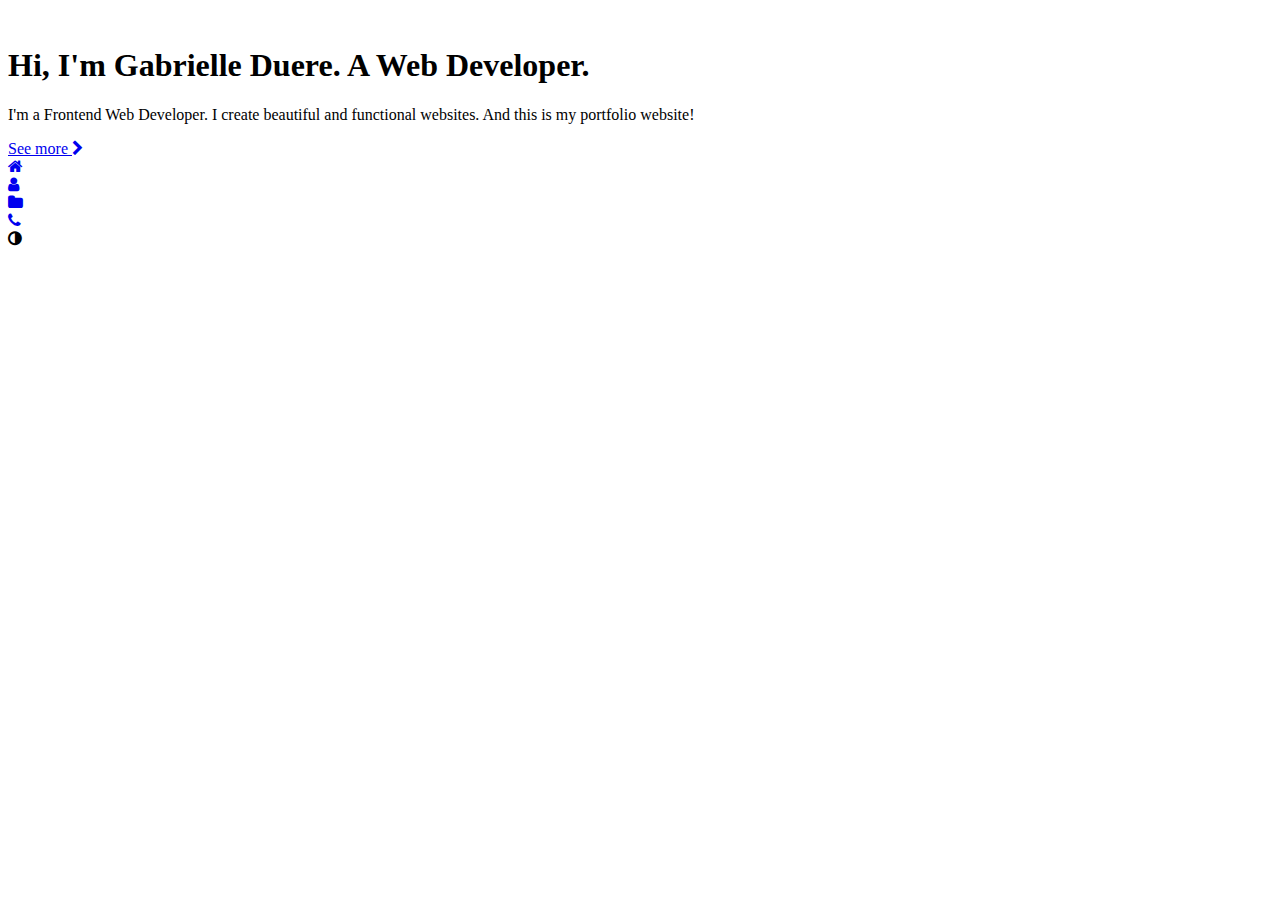
==== index.html @ 7196a3b0 "index" ====
<!DOCTYPE html>
<html lang="en">
<head>
    <meta charset="UTF-8">
    <meta http-equiv="X-UA-Compatible" content="IE=edge">
    <meta name="viewport" content="width=device-width, initial-scale=1.0">
    <link rel="stylesheet" href="https://stackpath.bootstrapcdn.com/font-awesome/4.7.0/css/font-awesome.min.css" />
    <link rel="stylesheet" href="styles.css">
    <link rel="preconnect" href="https://fonts.googleapis.com">
    <link rel="preconnect" href="https://fonts.gstatic.com" crossorigin>
    <link href="https://fonts.googleapis.com/css2?family=Poppins:ital,wght@0,100;0,200;0,300;0,400;0,500;0,600;0,700;0,800;0,900;1,100;1,200;1,300;1,400;1,500;1,600;1,700;1,800;1,900&display=swap" rel="stylesheet">
    <title>Portfolio</title>
</head>
<body class="main-content light-mode">
    <header class="section sec1 header active" id="home">
        <div class="header-content">
            <div class="left-header">
                <div class="h-shape"></div>
                <div class="image">
                    <img src="/hero.jpg" alt="">
                </div>
            </div>
            <div class="right-header">
                <h1 class="name">
                    Hi, I'm <span class="name">Gabrielle Duere.</span>
                    A Web Developer.
                </h1>
                <p>
                    I'm a Frontend Web Developer. I create beautiful and functional websites.
                    And this is my portfolio website!
                </p>
                <div class="btn-con">
                    <a href="/about.html" class="main-btn">
                        <span class="btn-text">
                            See more
                        </span>
                        <span class="btn-icon">
                            <i class="fa fa-chevron-right"></i>
                        </span>
                    </a>
                </div>
                
            </div>
        </div>
    </header>
    <div class="controls">
        <a href="/index.html"><div class="control con-1 active-btn" data-id="home"><i class="fa fa-home"></i></div></a>
        <a href="/about.html"><div class="control con-2" data-id="about"><i class="fa fa-user"></i></div></a>
        <a href="/portfolio.html"><div class="control con-3" data-id="portfolio"><i class="fa fa-folder"></i></div></a>
        <a href="/contact.html"><div class="control con-5" data-id="contact"><i class="fa fa-phone"></i></div></a>
    </div>

    <div class="theme-btn">
        <i class="fa fa-adjust"></i>
    </div>

    <script src="app.js"></script>
</body>
</html>
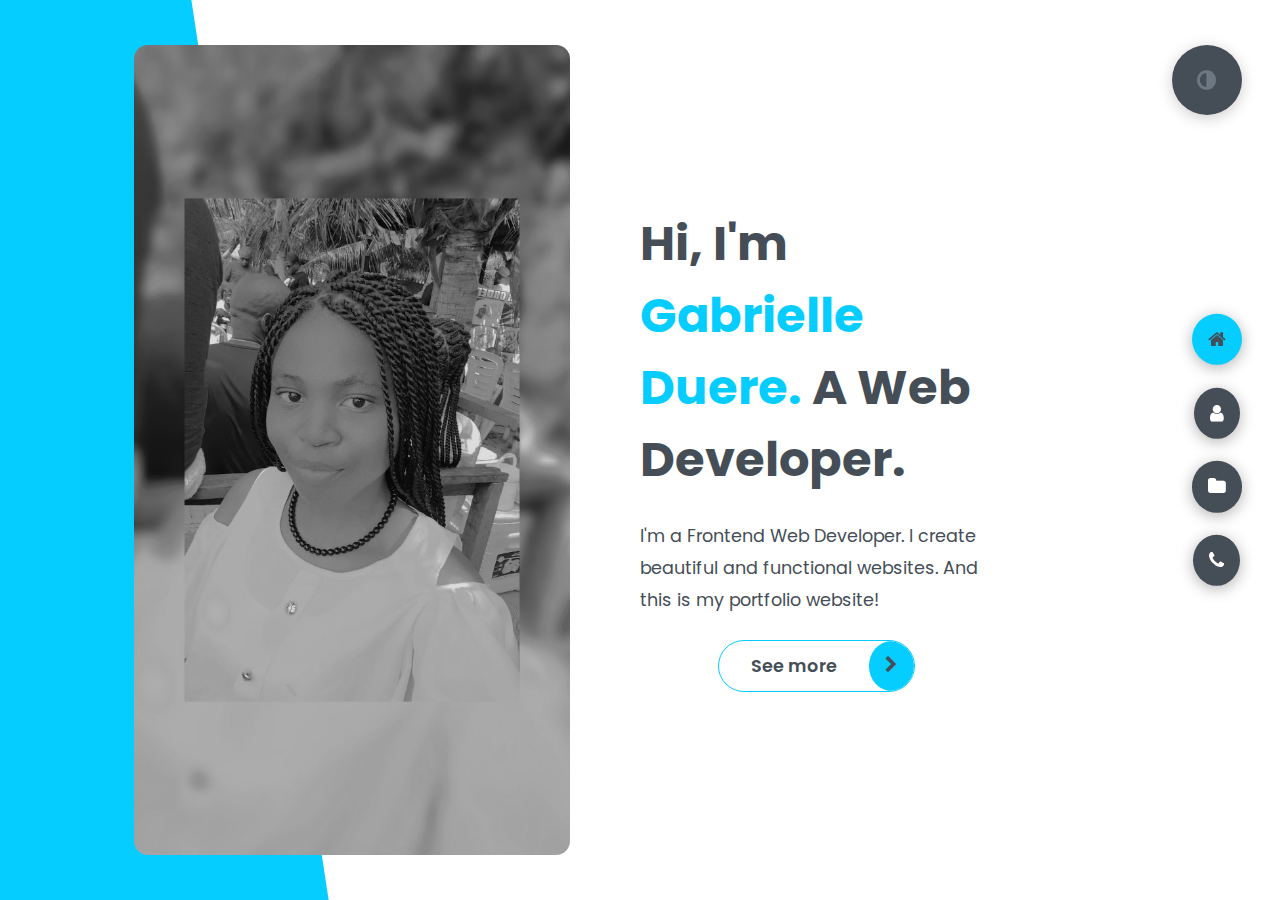
==== commit 4c6cd09b: "updated images" ====
--- a/index.html
+++ b/index.html
@@ -17,7 +17,7 @@
             <div class="left-header">
                 <div class="h-shape"></div>
                 <div class="image">
-                    <img src="/hero.jpg" alt="">
+                    <img src="/images/hero.jpg" alt="">
                 </div>
             </div>
             <div class="right-header">
@@ -45,9 +45,9 @@
     </header>
     <div class="controls">
         <a href="/index.html"><div class="control con-1 active-btn" data-id="home"><i class="fa fa-home"></i></div></a>
-        <a href="/about.html"><div class="control con-2" data-id="about"><i class="fa fa-user"></i></div></a>
-        <a href="/portfolio.html"><div class="control con-3" data-id="portfolio"><i class="fa fa-folder"></i></div></a>
-        <a href="/contact.html"><div class="control con-5" data-id="contact"><i class="fa fa-phone"></i></div></a>
+        <a href="/pages/about.html"><div class="control con-2" data-id="about"><i class="fa fa-user"></i></div></a>
+        <a href="/pages/portfolio.html"><div class="control con-3" data-id="portfolio"><i class="fa fa-folder"></i></div></a>
+        <a href="/pages/contact.html"><div class="control con-5" data-id="contact"><i class="fa fa-phone"></i></div></a>
     </div>
 
     <div class="theme-btn">
@@ -56,4 +56,4 @@
 
     <script src="app.js"></script>
 </body>
-</html>+</html>
--- a/styles.css
+++ b/styles.css
@@ -0,0 +1,1030 @@
+
+
+
+* {
+    margin: 0;
+    padding: 0;
+    box-sizing: border-box;
+    list-style: none;
+}
+
+:root {
+    --color-primary: #191d2b;
+    --color-sec: #462fc9;
+    --color-white: #ffffff;
+    --color-black: #000000;
+    --color-gray0: #f8f8f8;
+    --color-gray1: #dbe1e8;
+    --color-gray2: #b2becd;
+    --color-gray3: #6c7983;
+    --color-gray4: #454e56;
+    --color-gray5: #2a2e35;
+    --color-gray6: #12181b;
+    --br-sm-2: 14px;
+    --transition: all .4s ease-in-out;
+    --shadow1: 0 3px 15px rgba(0,0,0,0.3);
+}
+
+.light-mode {
+    --color-primary: #ffffff;
+    --color-sec: #05cdff;
+    --color-white: #454e56;
+    --color-black: #000;
+    --color-gray0: #f8f8f8;
+    --color-gray1: #6c7983;
+    --color-gray2: #6c7983;
+    --color-gray3: #6c7983;
+    --color-gray4: #454e56;
+    --color-gray5: #f8f8f8;
+    --color-gray6: #12181b;
+}
+
+body{
+    background-color: var(--color-primary);
+    font-family: 'Poppins', sans-serif !important;
+    font-size: 1.1rem;
+    color: var(--color-white);
+    transition: all .4s ease-in-out;
+}
+
+a {
+    display: inline-block;
+    text-decoration: none;
+    color: inherit;
+    font-family: inherit;
+}
+
+header {
+    min-height: 100vh;
+    color: var(--color-white);
+    overflow: hidden;
+}
+
+section {
+    min-height: 100vh;
+    width: 100%;
+    position: absolute;
+    top: 0;
+    left: 0;
+    padding: 3rem 18rem;
+}
+
+.section {
+    transform: translateY(-100%) scale(0);
+    transition: var(--transition);
+    background-color: var(--color-primary);
+}
+
+.sec1 {
+    display: none;
+    transform: translateY(0) scale(1);
+}
+
+.sec2 {
+    display: none;
+    transform: translateY(0) scale(1);
+}
+
+.sec3 {
+    display: none;
+    transform: translateY(0) scale(1);
+}
+
+.sec4 {
+    display: none;
+    transform: translateY(0) scale(1);
+}
+
+.sec5 {
+    display: none;
+    transform: translateY(0) scale(1);
+}
+
+.active {
+    display: block;
+    animation: scaleAnim 1s ease-in;
+}
+
+@keyframes scaleAnim {
+    0%{
+        transform: translateY(-100%) scale(0)
+    }
+    100%{
+        transform: translateY(0) scale(1)
+    }
+}
+
+/* -------- */
+/* controls */
+/* -------- */
+.controls {
+    position: fixed;
+    z-index: 10;
+    top: 50%;
+    right: 3%;
+    display: flex;
+    flex-direction: column;
+    transform: translateY(-50%);
+    align-items: center;
+    justify-content: center;
+}
+
+.control {
+    padding: 1rem;
+    cursor: pointer;
+    background-color: var(--color-gray4);
+    border-radius: 50%;
+    display: flex;
+    align-items: center;
+    justify-content: center;
+    color: white !important;
+    margin: .7rem 0;
+    box-shadow: var(--shadow1);
+    font-size: 1.2rem;
+    transition: var(--transition);
+}
+
+.control:hover {
+    transform: translateY(-5px);
+}
+
+.controls .active-btn {
+    background-color: var(--color-sec) !important; 
+    transition: var(--transition);
+    color: var(--color-white) !important;
+}
+
+.theme-btn {
+    position: fixed;
+    cursor: pointer;
+    width: 70px;
+    height: 70px;
+    border-radius: 50%;
+    background-color: var(--color-gray4);
+    display: flex;
+    justify-content: center;
+    align-items: center;
+    top: 5%;
+    right: 3%;
+    box-shadow: 0 3px 15px rgba(0, 0, 0, .2);
+    transition: all .1s ease-in-out;
+}
+
+.theme-btn p {
+    font-size: 15px !important;
+    color: var(--color-gray2);
+    pointer-events: none;
+}
+
+.theme-btn i {
+    font-size: 1.4rem;
+    color: var(--color-gray2);
+    pointer-events: none;
+}
+
+.theme-btn:active {
+    transform: translateY(-5px);
+}
+
+.theme-btn p {
+    font-size: 1.2rem;
+    color: var(--color-gray2);
+    pointer-events: none;
+}
+
+/* -------------- */
+/* header content */
+/* -------------- */
+
+
+.header-content {
+    display: grid;
+    grid-template-columns: repeat(2, 1fr);
+    min-height: 100vh;
+}
+
+.left-header {
+    display: flex;
+    align-items: center;
+    justify-content: center;
+    position: relative;
+}
+
+.h-shape {
+    transition: var(--transition);
+    width: 65%;
+    height: 100%;
+    background-color: var(--color-sec);
+    position: absolute;
+    left: 0;
+    top: 0;
+    z-index: -1;
+    clip-path: polygon(0 0, 46% 0, 79% 100%, 0 100%);
+}
+
+.image {
+    border-radius: var(--br-sm-2);
+    height: 90%;
+    width: 68%;
+    margin-left: 4rem;
+    /* background-color: var(--color-black); */
+    transition: var(--transition);
+}
+
+.image img {
+    height: 100%;
+    width: 100%;
+    border-radius: var(--br-sm-2);
+    object-fit: cover;
+    transition: var(--transition);
+    filter: grayscale(100%);
+}
+
+.image img:hover {
+    filter: grayscale(0);
+}
+
+.right-header {
+    display: flex;
+    flex-direction: column;
+    justify-content: center;
+    padding-right: 18rem;
+}
+
+.right-header .name {
+    font-size: 3rem;
+}
+
+.right-header .name span {
+    color: var(--color-sec);
+}
+
+.right-header p {
+    margin: 1.5rem 0;
+    line-height: 2rem;
+}
+
+/* ------*/
+/* about */
+/* ------*/
+
+.about-con {
+    display: grid;
+    grid-template-columns: repeat(2, 1fr);
+    padding-top: 3.5rem;
+    padding-bottom: 5rem;
+}
+
+.about-con .left-about {
+    padding-right: 3rem;
+}
+
+.about-con .left-about p {
+    line-height: 2rem;
+    padding: 1rem;
+}
+
+.about-con .left-about h4 {
+    font-size: 2rem;
+    text-transform: uppercase;
+}
+
+.about-con .right-about {
+    display: grid;
+    grid-template-columns: repeat(2, 1fr);
+    grid-gap: 2rem;
+}
+
+.about-item {
+    border: 1px solid var(--color-gray5);
+    border-radius: 5px;
+    transition: var(--transition);
+    box-shadow: 1px 2px 15px rgba(0, 0, 0, .1);
+}
+
+.about-item:hover {
+    cursor: default;
+    transform: translateY(-5px);
+    border: 1px solid var(--color-sec);
+    box-shadow: 1px 4px 15px rgba(0, 0, 0, .32);
+}
+
+.abt-text {
+    padding: 1.5rem;
+    display: flex;
+    flex-direction: column;
+}
+
+.abt-text .large-text {
+    font-size: 3rem;
+    font-weight: 700;
+    color: var(--color-sec);
+}
+
+.abt-text .small-text {
+    padding-left: 3rem;
+    text-transform: uppercase;
+    position: relative;
+    font-size: 1.2rem;
+    color: var(--color-gray1);
+    letter-spacing: 2px;
+}
+
+.abt-text .small-text::before {
+    content: '';
+    position: absolute;
+    left: 0;
+    top: 15px;
+    width: 2rem;
+    height: 2px;
+    background-color: var(--color-gray5);
+}
+
+.about-stats {
+    padding-bottom: 4rem;
+}
+
+.progress-bars {
+    display: grid;
+    grid-template-columns: repeat(2, 1fr);
+    grid-gap: 2rem;
+}
+
+.progress-bar {
+    display: flex;
+    flex-direction: column;
+}
+
+.progress-title {
+    text-transform: uppercase;
+    font-weight: 500;
+}
+
+.progress-con {
+    display: flex;
+    align-items: center;
+}
+
+.prog-text {
+    color: var(--color-gray2);
+}
+
+.progress {
+    width: 100%;
+    height: .45rem;
+    border-radius: 100px;
+    background-color: var(--color-gray4);
+    margin-left: 1rem;
+    position: relative;
+}
+
+.progress span {
+    position: absolute;
+    border-radius: 100px;
+    left: 0;
+    top: 0;
+    height: 100%;
+    background-color: var(--color-sec);
+    transition: var(--transition);
+}
+
+.html {
+    width: 90%;
+}
+
+.css {
+    width: 80%;
+}
+
+.js {
+    width: 35%;
+}
+
+.api {
+    width: 10%;
+}
+
+.vue {
+    width: 1%;
+}
+
+.python {
+    width: 10%;
+}
+
+.stat-title {
+    text-transform: uppercase;
+    font-size: 1.4rem;
+    text-align: center;
+    padding: 2.5rem 0;
+    position: relative;
+}
+
+.stat-title::before {
+    content: '';
+    left: 50%;
+    top: 0;
+    width: 40%;
+    height: 1px;
+    position: absolute;
+    background-color: var(--color-gray5);
+    transform: translateX(-50%);
+}
+
+/* -------- */
+/* timeline */
+/* -------- */
+
+.timeline {
+    display: grid;
+    grid-template-columns: repeat(2, 1fr);
+    grid-gap: 2rem;
+    padding-bottom: 3rem;
+}
+
+.timeline-item {
+    position: relative;
+    padding-left: 3rem;
+    border-left: 2px solid var(--color-gray5);
+}
+
+.tl-icon {
+    position: absolute;
+    left: -27px;
+    top: 0;
+    background-color: var(--color-sec);
+    width: 50px;
+    height: 50px;
+    border-radius: 50%;
+    display: flex;
+    align-items: center;
+    justify-content: center;
+}
+
+.tl-duration {
+    padding: .2rem .6rem;
+    background-color: var(--color-gray5);
+    border-radius: 15px;
+    display: inline-block;
+    font-size: .8rem;
+    text-transform: uppercase;
+    font-weight: 500;
+}
+
+.timeline h5 {
+    padding: 1rem 0rem;
+    font-size: 1.3rem;
+    text-transform: uppercase;
+    font-weight: 600;
+}
+
+.timeline h5 span{
+    color: var(--color-gray2);
+    font-weight: 500;
+    font-size: 1.2rem;
+}
+
+.timeline p {
+    color: var(--color-gray2);
+}
+
+/* --------- */
+/* portfolio */
+/* --------- */
+
+.portfolio-text {
+    padding: 2rem 0;
+    text-align: center;
+}
+
+.portfolios {
+    display: grid;
+    grid-template-columns: repeat(2, 1fr);
+    grid-gap: 2rem;
+    margin-top: 3rem;
+
+}
+
+.portfolio-item {
+    position: relative;
+}
+
+.portfolio-item img {
+    width: 100%;
+    height: 300px;
+    object-fit: cover;
+    border-radius: 15px;
+}
+
+.portfolio-item .hover-items {
+    width: 100%;
+    background-color: var(--color-sec);
+    position: absolute;
+    left: 0;
+    top: 0;
+    height: 100%;
+    border-radius: 15px;
+    display: flex;
+    flex-direction: column;
+    align-items: center;
+    justify-content: center;
+    opacity: 0;
+    transform: scale(0);
+    transition: var(--transition);
+}
+
+.portfolio-item h3 {
+    font-size: 1.5rem;
+    color: var(--color-white);
+    margin-bottom: 1.5rem;
+}
+
+.icons {
+    display: flex;
+    justify-content: center;
+    align-items: center;
+}
+
+.icons .icon {
+    background-color: var(--color-primary);
+    border-radius: 50%;
+    width: 50px;
+    height: 50px;
+    display: flex;
+    align-items: center;
+    justify-content: center;
+    margin: 0 1rem;
+    cursor: pointer;
+    transition: var(--transition);
+}
+
+.icons .icon:hover {
+    color: var(--color-primary);
+    background-color: var(--color-white);
+}
+
+.portfolio-item:hover .hover-items {
+    opacity: 1;
+    transform: scale(1);
+}
+
+/* ------------ */
+/* blog section */
+/* ------------ */
+
+.blogs-content {
+    display: grid;
+    grid-template-columns: repeat(3, 1fr);
+    grid-gap: 2rem;
+    margin-top: 3rem;
+}
+
+.blogs-content .blog {
+    position: relative;
+    background-color: var(--color-gray5);
+    border-radius: 5px;
+    box-shadow: 1px 1px 20px rgba(0, 0, 0, .1);
+    transition: var(--transition);
+}
+
+.blog:hover{
+    box-shadow: 1px 1px 20px rgba(0, 0, 0, .5);
+    transform: translateY(-5px);
+    transition: var(--transition);
+}
+
+.blog img {
+    width: 100%;
+    height: 300px;
+    object-fit: cover;
+    transition: var(--transition);
+    border-top-left-radius: 5px;
+    border-top-right-radius: 5px;
+    filter: grayscale(100%);
+}
+
+.blog img:hover {
+    /* object-fit: cover; */
+    filter: grayscale(0);
+    transform: scale(1.1);
+    box-shadow: 1px 4px 20px rgba(0, 0, 0, .8);
+}
+
+.blog-text {
+    margin-top: -7px;
+    padding: 1.1rem;
+    border-top: 8px solid var(--color-sec) ;
+}
+
+.blog-text h4{
+    font-size: 1.5rem;
+    margin-bottom: .7rem;
+    transition: var(--transition);
+    cursor: pointer;
+}
+
+.blog-text h4:hover {
+    color: var(--color-sec);
+}
+
+.blog-text p {
+    color: var(--color-gray2);
+    line-height: 2rem;
+    padding-bottom: 1rem;
+    font-size: 1rem;
+}
+
+/* --------------- */
+/* contact section */
+/* --------------- */
+
+.contact-content-con {
+    display: flex;
+    padding-top: 3.5rem;
+}
+
+.left-contact {
+    flex: 2;
+}
+
+.left-contact h4 {
+    margin-top: 1rem;
+    text-transform: uppercase;
+    font-size: 2rem;
+}
+
+.left-contact p {
+    margin: 1rem 0;
+    line-height: 2rem;
+}
+
+.contact-info .contact-item {
+    display: flex;
+    align-items: center;
+    justify-content: space-between;
+}
+
+.contact-info p{
+    margin: .3rem 0 !important;
+    padding: 0 !important;
+}
+
+.contact-info .icon {
+    display: grid;
+    grid-template-columns: 40px 1fr ;
+}
+
+.contact-info .icon i {
+    display: flex;
+    font-size: 1.3rem;
+    align-items: center;
+}
+
+.contact-icons {
+    display: flex;
+    margin-top: 2rem;
+}
+
+.contact-icons a {
+    display: flex;
+    align-items: center;
+    color: var(--color-white);
+    background-color: var(--color-gray5);
+    cursor: pointer;
+    justify-content: center;
+    width: 50px;
+    height: 50px;
+    border-radius: 50%;
+    margin: 0 .4rem;
+    font-size: 10px;
+    transition: var(--transition);
+}
+
+.contact-icons a:hover {
+    background-color: var(--color-sec);
+    color: var(--color-primary);
+} 
+
+.contact-icons a i {
+    display: flex;
+    align-items: center;
+    justify-content: center;
+    font-size: 1.3rem;
+}
+
+.right-contact {
+    flex: 3;
+    margin-left: 3rem;
+}
+
+.input-control {
+    margin: 1.5rem;
+}
+
+input, textarea {
+    border-radius: 30px;
+    font-weight: inherit;
+    font-size: inherit;
+    font-family: inherit;
+    padding: .8rem 1.1rem;
+    outline: none;
+    border: none;
+    background-color: var(--color-gray5);
+    width: 100%;
+    color: var(--color-white);
+    resize: none;
+}
+
+.ic2 {
+    display: flex;
+}
+
+.last {
+    margin-left: 1.5rem;
+}
+
+.submit-btn {
+    display: flex;
+    justify-content: flex-start;
+    margin-left: 1.5rem;
+}
+
+/* ----------------- */
+/* independent comp. */
+/* ----------------- */
+
+.btn-con {
+    display: flex;
+    align-self: center;
+}
+
+.main-btn {
+    border-radius: 30px;
+    color: inherit;
+    font-weight: 600;
+    transition: var(--transition);
+    position: relative;
+    border: 1px solid var(--color-sec);
+    display: flex;
+    align-items: center;
+    overflow: hidden;
+}
+
+.btn-text {
+    padding: 0 2rem;
+}
+
+.btn-icon {
+    display: flex;
+    align-items: center;
+    justify-content: center;
+    border-radius: 50%;
+    background-color: var(--color-sec);
+    padding: 1rem;
+}
+
+.main-btn::before {
+    content: '';
+    position: absolute;
+    top: 0;
+    right: 0;
+    transform: translateX(100%);
+    transition: all .4s ease-in-out;
+    z-index: -1;
+}
+.main-btn:hover::before {
+    width: 100%;
+    height: 100%;
+    background-color: var(--color-sec);
+    transform: translateX(0);
+    transition: all .4s ease-in-out;
+}
+
+
+
+.main-title {
+    text-align: center;
+}
+
+.main-title h2 {
+    position: relative;
+    text-transform: uppercase;
+    font-size: 4rem;
+    font-weight: 700;
+}
+
+.main-title h2 span {
+    color: var(--color-sec);
+}
+
+.main-title h2 .bg-text {
+    position: absolute;
+    top: 50%;
+    left: 50%;
+    color: var(--color-gray5);
+    transition: var(--transition);
+    z-index: -1;
+    transform: translate(-50%, -50%);
+    font-weight: 800;
+    font-size: 6rem;
+}
+
+@media screen and (max-width: 1432px){
+    .header {
+        padding: 0 !important;
+    }
+    .section{
+        padding: 7rem 11rem;
+    }
+    .contact-content-con {
+        flex-direction: column;
+    }
+    .right-contact {
+        margin-left: 0;
+        margin-top: 2.5rem;
+    }
+    .contact-content-con .right-contact .ic2 {
+        flex-direction: column;
+    }
+
+    .contact-content-con .right-contact .ic2 :last-child {
+        margin-left: 0;
+        margin-top: 1.5rem;
+    }
+}
+
+@media screen and (max-width: 1070px) {
+    .about-con {
+        grid-template-columns: 1fr;
+    }
+    .right-about {
+        padding-top: 2.5rem;
+    }
+    .main-title h2 {
+        font-size: 4rem;
+    }
+    .main-title h2 span {
+        font-size: 4rem;
+    }
+    .portfolios, .blogs-content {
+        grid-template-columns: 1fr 1fr ;
+    }
+}
+
+@media screen and (max-width: 1050px) {
+    .section {
+        padding: 7rem 6rem;
+    }
+    header .right-header {
+        padding: 2rem !important;
+    }
+    .header-content {
+        grid-template-columns: 1fr;
+        padding-bottom: 6rem;
+        min-height: 100vh !important;
+    }
+    .left-header .h-shape {
+        display: none;
+    }
+    .left-header img {
+        margin: 0 auto;
+        width: 90%;
+    }
+    .right-header {
+        grid-row: 1;
+        width: 90%;
+        margin: 0 auto;
+        text-align: center;
+        padding: 2rem !important;
+    }
+    .controls {
+        top: auto;
+        bottom: 0;
+        flex-direction: row;
+        justify-content: center;
+        left: 50%;
+        transform: translateX(-50%);
+        width: 100%;
+        background-color: var(--color-gray5);
+    }
+    .control {
+        margin: 1rem 1rem;
+    }
+}
+
+@media screen and (max-width: 600px) {
+    .theme-btn {
+        width: 50px;
+        height: 50px;
+    }
+    .name {
+        font-size: 2.5rem !important;
+    }
+    .header .btn-con {
+        align-items: center !important;
+    }
+    .about {
+        overflow-x: hidden;
+    }
+    .about-con {
+        grid-template-columns: 1fr;
+    }
+    .right-about {
+        padding-top: 2.5rem;
+        grid-template-columns: 1fr !important;
+    }
+    .left-about {
+        padding-right: 0;
+        text-align: center;
+    }   
+    .left-about .btn-con {
+        display: flex;
+        align-items: center !important;
+        justify-content: center;
+    }
+    .left-about p{
+        padding-left: 0;
+    }
+    .timeline {
+        grid-template-columns: 1fr;
+        padding-bottom: 6rem;
+    }
+    .progress-bars {
+        grid-template-columns: 1fr;
+    }
+    .section {
+        padding: 2rem 2.5rem;
+    }
+    .blogs-content {
+        grid-template-columns: 1fr;
+        padding-bottom: 6rem;
+    }
+    .blogs {
+        overflow-x: hidden;
+    }
+    .portfolios {
+        grid-template-columns: 1fr;
+        padding-bottom: 6rem;
+    }
+    .portfolio {
+        overflow-x: hidden;
+    }
+    .contact {
+        overflow-x: hidden;
+    }
+    .contact-content-con {
+        flex-direction: column;
+    }
+    .right-contact {
+        margin-left: 0;
+        margin-top: 2.5rem;
+    }
+    .ic2 {
+        flex-direction: column;
+    }
+    .last {
+        margin-left: 0;
+        margin-top: 1.5rem;
+    }
+    .main-title h2 {
+        font-size: 2rem;
+    }
+    .main-title h2 span {
+        font-size: 2.2rem;
+    }
+    .main-title h2 .bg-text {
+        font-size: 3rem;
+    }
+    .theme-btn p {
+        font-size: .7rem !important;
+    }
+}
+
+@media screen and (max-width: 700px)  {
+    .section {
+        padding: 7rem 1rem;
+    }
+
+    .about-stats .progress-bars {
+        grid-template-columns: 1fr;
+    }
+    .main-title h2 {
+        font-size: 3rem;
+    }
+    header {
+        align-items: center;
+        justify-content: center;
+    }
+    .right-header {
+        margin: .5rem !important;
+        padding: .5rem !important;
+     }
+     .left-header {
+        margin: 0rem !important;
+        padding: 0rem !important;
+     }
+     .left-header img {
+        margin: 0rem !important;
+        padding: 0rem !important;
+     }
+}
